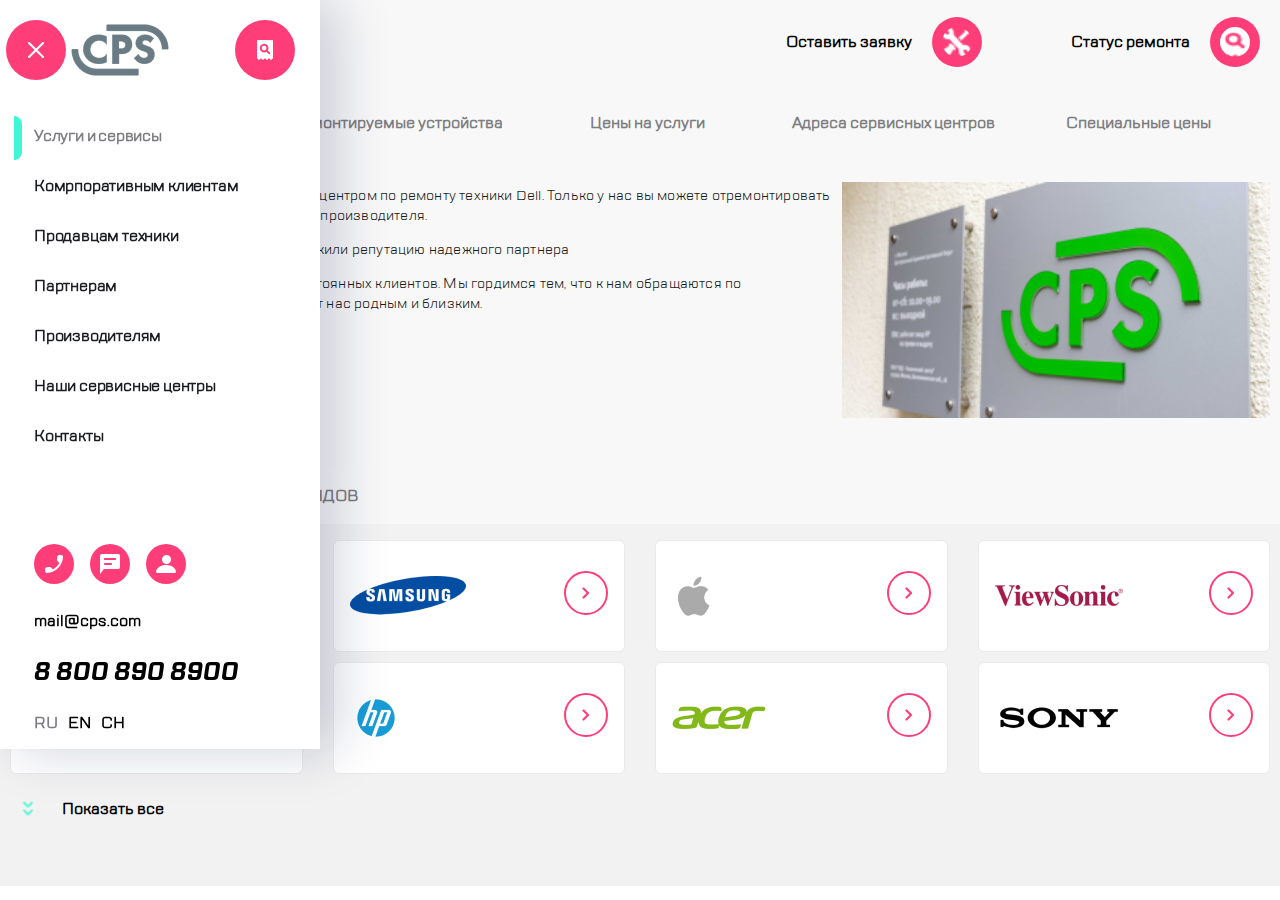
==== main.html @ 8bf1e0f7 "1.6 собрал макет вместе" ====
<!DOCTYPE html>
<html lang="en">
<head>
    <meta charset="UTF-8">
    <meta http-equiv="X-UA-Compatible" content="IE=edge">
    <meta name="viewport" content="width=device-width, initial-scale=1.0">
    <link rel="stylesheet" href="./styles/style2.css">
    <link rel="stylesheet" href="./styles/style3.css">
    <link rel="stylesheet" href="./styles/style.css">
    <title>Document</title>
</head>
<body>
    <header>
        <div class="menu">
            <div class="menu__top">
                <div class="menu__close icon">
                    <img src="./img/x.png" alt="close">
                </div>
                <img class="menu__topLogo" src="./img/logo.png" alt="logotype">
                <div class="menu__top_search icon">
                    <img src="./img/search.png" alt="">
                </div>
            </div>
    
            <div class="menu__main">
                <a class="menu__main_activeLink active" href="#">Услуги и сервисы</a>
                <a href="#">Комрпоративным клиентам</a>
                <a href="#">Продавцам техники</a>
                <a href="#">Партнерам</a>
                <a href="#">Производителям</a>
                <a href="#">Наши сервисные центры</a>
                <a href="#">Контакты</a>
            </div>
    
            <div class="menu__infoBlock">
                <div class="menu__iconsBlock">
                    <div class="menu__oneIcon">
                        <img src="./img/call.png" alt="call">
                    </div>
                    <div class="menu__oneIcon">
                        <img src="./img/message.png" alt="call">
                    </div>
                    <div class="menu__oneIcon">
                        <img src="./img/profile.png" alt="call">
                    </div>
                </div>
                <p class="menu__email">mail@cps.com</p>
                <p class="menu__telephone">8 800 890 8900</p>
                <div class="menu__languageBlock">
                    <span class="menu__langActive">RU</span>
                    <span>EN</span>
                    <span>CH</span>
                </div>
            </div>
        </div>
        <div class="header">
            <div class="header__left">
                <div class="header__menu">
                    <div class="menu__open icon">
                        <img src="./img/burger.png" alt="menu">
                    </div>
                </div>
                <div class="header__logo">
                    <img src="./img/logo.png" alt="logo">
                </div>
            </div>
            <div class="header__right">
                <div class="header__icon icon">
                    <span class="header__active">Оставить заявку</span>
                    <img src="./img/repair.png" alt="repair">
                </div>
                <div class="header__icon icon">
                    <span class="header__active">Статус ремонта</span>
                    <img class="header__search" src="./img/search.png" alt="search">
                </div>
            </div>
        </div>
        <main>
            <div class="main">
                
                <div class="main__top_pc">
                    <h2>Услуги и сервисы</h2>
                    <div class="main__info_icons">
                        <div class="main__icon">
                            <span>Оставить заявку</span>
                            <img src="./img/repair.png" alt="repair">
                        </div>
                        <div class="main__icon">
                            <span>Статус ремонта</span>
                            <img class="header__search" src="./img/search.png" alt="search">
                        </div>
                    </div>
                </div>
                
                <div class="main__slider">
                    <div class="main__slideItem main__slideItem_active">Ремонтируемые бренды</div>
                    <div class="main__slideItem">Ремонтируемые устройства</div>
                    <div class="main__slideItem">Цены на услуги</div>
                    <div class="main__slideItem">Адреса сервисных центров</div>
                    <div class="main__slideItem">Специальные цены</div>
                </div>
                <div class="main__infoBlock">
                    <div class="main__subtitle">
                        <p class="main__p">Мы являемся авторизованным сервисным центром по ремонту техники Dell. Только у нас вы можете отремонтировать свой ноутбук Dell с официальной гарантией производителя.</p>
                        <p class="main__p main__laptop">Мы успешно работаем с 1992 года и заслужили репутацию надежного партнера</p>
                        <p class="main__p main__pc">что подтверждает большое количество постоянных клиентов. Мы гордимся тем, что к нам обращаются по рекомендациям и, в свою очередь, советуют нас родным и близким.</p>
                    </div>
                    
                    <img class="main__img" src="./img/new1.png" alt="">
                    <div class="main__buttonRead">
                        <img src="./img/read.png" alt="">
                        <span class="main__read">Читать далее</span>
                    </div>
                    
                </div>
                <div class="slider">
                    <h2>ремонт техники различных брендов</h2>
                    <div class="slider__wrapper">
                        <div class="swiper-wrapper slider__slides">
                            <div class="slider__oneSlider swiper-slide ">
                                <img src="./img/lenovo.png" alt="lenovo">
                                <a href="#">
                                    <div class="slider__arrow">
                                        <img src="./img/arrowRight.png" alt="">
                                    </div>
                                </a>
                            </div>
                            <div class="slider__oneSlider swiper-slide">
                                <img src="./img/sumsung.png" alt="sumsung">
                                <a href="#">
                                    <div class="slider__arrow">
                                        <img src="./img/arrowRight.png" alt="">
                                    </div>
                                </a>
                            </div>
                            <div class="slider__oneSlider swiper-slide">
                                <img src="./img/apple.png" alt="sumsung">
                                <a href="#">
                                    <div class="slider__arrow">
                                        <img src="./img/arrowRight.png" alt="">
                                    </div>
                                </a>
                            </div>
                            <div class="slider__oneSlider swiper-slide">
                                <img src="./img/ViewSonic.png" alt="sumsung">
                                <a href="#">
                                    <div class="slider__arrow">
                                        <img src="./img/arrowRight.png" alt="">
                                    </div>
                                </a>
                            </div>
                            <div class="slider__oneSlider swiper-slide">
                                <img src="./img/bosh.png" alt="sumsung">
                                <a href="#">
                                    <div class="slider__arrow">
                                        <img src="./img/arrowRight.png" alt="">
                                    </div>
                                </a>
                            </div>
                            <div class="slider__oneSlider swiper-slide">
                                <img src="./img/hp.png" alt="sumsung">
                                <a href="#">
                                    <div class="slider__arrow">
                                        <img src="./img/arrowRight.png" alt="">
                                    </div>
                                </a>
                            </div>
                            <div class="slider__oneSlider swiper-slide">
                                <img src="./img/acer.png" alt="sumsung">
                                <a href="#">
                                    <div class="slider__arrow">
                                        <img src="./img/arrowRight.png" alt="">
                                    </div>
                                </a>
                            </div>
                            <div class="slider__oneSlider swiper-slide">
                                <img src="./img/sony.png" alt="sumsung">
                                <a href="#">
                                    <div class="slider__arrow">
                                        <img src="./img/arrowRight.png" alt="">
                                    </div>
                                </a>
                            </div>
                            <div class="slider__oneSlider swiper-slide">
                                <img src="./img/lenovo.png" alt="sumsung">
                                <a href="#">
                                    <div class="slider__arrow">
                                        <img src="./img/arrowRight.png" alt="">
                                    </div>
                                </a>
                            </div>
                            <div class="slider__oneSlider swiper-slide">
                                <img src="./img/sumsung.png" alt="sumsung">
                                <a href="#">
                                    <div class="slider__arrow">
                                        <img src="./img/arrowRight.png" alt="">
                                    </div>
                                </a>
                            </div>
                            <div class="slider__oneSlider swiper-slide">
                                <img src="./img/apple.png" alt="sumsung">
                                <a href="#">
                                    <div class="slider__arrow">
                                        <img src="./img/arrowRight.png" alt="">
                                    </div>
                                </a>
                            </div>
                            
                        </div>
                        
                        <div class="slider__dots"></div>
                        <div class="slider__button open">
                            <img src="./img/read.png" alt="">
                            <span>Показать все</span>
                        </div>
                        <div class="slider__button close">
                            <img src="./img/read.png" alt="">
                            <span>Скрыть</span>
                        </div>
                    </div>
                    
                </div>
            </div>
            
        </main>
    </header>
    
    <script src="./js/swiper.js"></script>
    <script src="./js/main.js"></script>
</body>
</html>
---- styles/style2.css ----
/* @font-face {
    font-family: 'TT Lakes Medium';
    src: url('../fonts/TTLakes-Medium.woff');
    font-weight: normal;
    font-style: normal;
    font-display: swap;
}
@font-face {
    font-family: 'TT Lakes BoldItalic';
    src: url('../fonts/TTLakes-BoldItalic.woff');
    font-weight: normal;
    font-style: normal;
    font-display: swap;
} */

/* body {
    height: auto;
    margin: 0;
    padding: 0;
    font-family: 'TT Lakes Medium';
} */
/* .menu{
    position: fixed;
    z-index: 1000;
    height: auto;
    width: 320px;
    box-shadow: -2px 0px 4px rgba(69, 79, 126, 0.02), 16px 0px 52px rgba(14, 24, 80, 0.2);
    background-color: #fff;
}
a {
    display: flex;
    text-decoration: none;
    font-size: 16px;
    line-height:24px;
    letter-spacing: -0.2px;
    color: #1B1C21;
    padding: 10px 0 0 34px;
    padding-bottom:16px;
}
a:first-child {
    margin-top: 34px;
}
.menu__main a:hover::before {
    content: "";
    position: absolute;
    width: 4px;
    height: 40px;
    border: 2px solid #e02424;
    margin-left: -20px;
    margin-top: -8px;
    background-color: #e02424;
    border-radius: 0 10px 10px 0;
    -webkit-border-radius: 0 10px 10px 0;
    -moz-border-radius: 0 10px 10px 0;
    -ms-border-radius: 0 10px 10px 0;
    -o-border-radius: 0 10px 10px 0;
}
.menu__main_activeLink::before {
    content: "";
    position: absolute;
    width: 4px;
    height: 40px;
    border: 2px solid #41F6D7;
    margin-left: -20px;
    margin-top: -8px;
    background-color: #41F6D7;
    border-radius: 0 10px 10px 0;
    -webkit-border-radius: 0 10px 10px 0;
    -moz-border-radius: 0 10px 10px 0;
    -ms-border-radius: 0 10px 10px 0;
    -o-border-radius: 0 10px 10px 0;
}
.active {
    color: #7E7E82;
}

.menu__top {
    display: flex;
    justify-content: space-between;
    align-items: center;
    padding-top: 20px;
}
.icon {
    display: flex;
    justify-content: center;
    align-items: center;
    width: 40px;
    height: 40px;
    cursor: pointer;
    background-color: #FF3E79;
    margin: 0 auto;
    transition: .6s;
    border-radius: 50%;
    -webkit-border-radius: 50%;
    -moz-border-radius: 50%;
    -ms-border-radius: 50%;
    -o-border-radius: 50%;
}
.icon:hover {
    background-color: #2b0611;
    transition: .6s;
    -webkit-transition: .6s;
    -moz-transition: .6s;
    -ms-transition: .6s;
    -o-transition: .6s;
}

.menu__main {
    display: flex;
    flex-direction: column;
}
.menu__close {
    position:relative;
    left: -20px;
}
.menu__topLogo {
    position:relative;
    left: -40px;
}
.menu__oneIcon {
    display: flex;
    justify-content: center;
    align-items: center;
    border-radius: 50%;
    width: 40px;
    height: 40px;
    margin-right: 16px;
    transition: .6s;
    cursor: pointer;
    background-color: #FF3E79;
    -webkit-border-radius: 50%;
    -moz-border-radius: 50%;
    -ms-border-radius: 50%;
    -o-border-radius: 50%;
    -webkit-transition: .6s;
    -moz-transition: .6s;
    -ms-transition: .6s;
    -o-transition: .6s;
}
.menu__oneIcon:hover {
    background-color: #2b0611;
    transition: .6s;
    -webkit-transition: .6s;
    -moz-transition: .6s;
    -ms-transition: .6s;
    -o-transition: .6s;
}
.menu__infoBlock {
    margin-left: 34px;
}
.menu__email {
    padding-top: 10px;
}

.menu__iconsBlock {
    display: flex;
    margin-top: 80px;
}
.menu__telephone {
    font-family: 'TT Lakes BoldItalic';
    font-size: 24px;
}
.menu__languageBlock {
    cursor: pointer;
    margin-bottom: 15px;
}
.menu__languageBlock span:nth-child(2), .menu__languageBlock span:nth-child(3) {
    margin-left: 7px;
}
.menu__langActive {
    color: #7E7E82;
}
.menu__languageBlock span:hover {
    color: #7E7E82;
} */
---- styles/style3.css ----
/* @font-face {
    font-family: 'TT Lakes Medium';
    src: url('../fonts/TTLakes-Medium.woff');
    font-weight: normal;
    font-style: normal;
    font-display: swap;
}


@font-face {
    font-family: 'TT Lakes Regular';
    src: url('../fonts/TTLakes-Regular.woff');
    font-weight: normal;
    font-style: normal;
    font-display: swap;
}

body {
    display: flex;
    justify-content: center;
    margin: 0;
    padding: 0;
    width: 100%;
    font-family: 'TT Lakes Regular';
    box-sizing: border-box;
    background-color: #F2F2F2;
} */

/* .slider h2 {
    font-family: 'TT Lakes Regular';
    font-size: 16px;
    line-height: 24px;
    text-transform: uppercase;
    color: #7E7E82;
    background: linear-gradient(270deg, #F8F8F8 0%, #FFFFFF 98.61%);
    margin: 0;
    padding: 16px;
}

.slider {
    min-width: 320px;
}

.slider__arrow {
    display: flex;
    justify-content: center;
    align-items: center;
    width: 40px;
    height: 40px;
    border: 2px solid #FF3E79;
    transition-duration: .5s;
    border-radius: 50%;
    -webkit-border-radius: 50%;
    -moz-border-radius: 50%;
    -ms-border-radius: 50%;
    -o-border-radius: 50%;
}
.slider__arrow:hover {
    background-color: rgb(220, 217, 217);
    transition-duration: .5s;
    transition-timing-function: ease-in-out;
    transform: rotate(360deg) scale(1.2);
    -webkit-transform: rotate(360deg) scale(1.2);
    -moz-transform: rotate(360deg) scale(1.2);
    -ms-transform: rotate(360deg) scale(1.2);
    -o-transform: rotate(360deg) scale(1.2);
}

.slider__wrapper {
    display: flex;
    flex-direction: column;
    overflow: hidden;
    padding: 16px 0 66px;
    background-color: #F2F2F2;
}

.slider__oneSlider {
    display: flex;
    flex-basis: 240px;
    justify-content: space-between;
    align-items: center;
    min-width: 240px;
    height: auto;
    padding: 20px 0 20px 16px;
    margin: 16px 8px;
    background-color: #fff;
    border: 1px solid #EAEAEA;
    cursor: pointer;
    border-radius: 6px;
    -webkit-border-radius: 6px;
    -moz-border-radius: 6px;
    -ms-border-radius: 6px;
    -o-border-radius: 6px;
}

.slider__slides {
    display: flex;
}

.slider__oneSlider a {
    padding-right: 16px;
}


.slider__dots {
    display: flex;
    justify-content: center;
    width: 320px;
    margin-left: 50%;
    transform: translateX(-50%);
    -webkit-transform: translateX(-50%);
    -moz-transform: translateX(-50%);
    -ms-transform: translateX(-50%);
    -o-transform: translateX(-50%);
}

.slider__dot {
    width: 12px;
    height: 12px;
    margin: 0 0 0 12px;
    cursor: pointer;
    border-radius: 50%;
    background-color: #DDDDDD;
    -webkit-border-radius: 50%;
    -moz-border-radius: 50%;
    -ms-border-radius: 50%;
    -o-border-radius: 50%;
}

.activeDot {
    background-color: #DDDDDD;
}

.slider__dot:hover {
    background-color: #B5B6BC;
}
.open, .close {
    display: flex;
    align-items: center;
    margin: 24px 0 0 24px;
    width: auto;
}

.open span, .close span {
    margin-left: 30px;
}
.slider__button {
    display: none;
    cursor: pointer;
}
.slider__button img {
    transform: scale(1.3);
    -webkit-transform: scale(1.3);
    -moz-transform: scale(1.3);
    -ms-transform: scale(1.3);
    -o-transform: scale(1.3);
}
.swiper-pagination-bullet-active {
    background-color: #B5B6BC;
} */

@media(min-width: 768px) {
    /* .slider__wrapper {
        overflow: hidden;
    }

    .slider {
        min-width: 100%;
    }

    .slider__slides {
        display: grid;
        margin: 0 10px;
        gap: 10px;
        grid-template-columns: 1fr 1fr 1fr;
        grid-template-rows: 1fr 1fr;
    }

    .slider__oneSlider {
        min-width: 224px;
        margin: 0 10px;
    }
    
    .swiper-slide {
        width: auto;
        height: auto;
    }
    .slider__slides {
        margin: 0 0;
    }

    .slide__slide_hidden {
        display: none;
    }

    .slider__dots {
        display: none;
    }
    

    .open {
        display: flex;
    }
    .slider__oneSlider:nth-child(n+7){
        display: none;
    } */

}

@media(min-width: 1120px) {
    .slider__slides {
        display: grid;
        margin: 0 10px;
        gap: 10px;
        grid-template-columns: 1fr 1fr 1fr 1fr;
        grid-template-rows: 1fr 1fr;
    }
    .slider__oneSlider:nth-child(n+7){
        display: flex;
    }
    .slider__oneSlider:nth-child(n+9){
        display: none;
    }
    .slider__slides {
        margin: 0 0;
    }
}
---- styles/style.css ----
@font-face {
    font-family: 'TT Lakes Regular';
    src: url('../fonts/TTLakes-Regular.woff');
    font-weight: normal;
    font-style: normal;
    font-display: swap;
}

@font-face {
    font-family: 'TT Lakes Bold';
    src: url('../fonts/TTLakes-Bold.woff');
    font-weight: normal;
    font-style: normal;
    font-display: swap;
}
@font-face {
    font-family: 'TT Lakes Medium';
    src: url('../fonts/TTLakes-Medium.woff');
    font-weight: normal;
    font-style: normal;
    font-display: swap;
}
@font-face {
    font-family: 'TT Lakes Regular';
    src: url('../fonts/TTLakes-Regular.woff');
    font-weight: normal;
    font-style: normal;
    font-display: swap;
}
@font-face {
    font-family: 'TT Lakes Medium';
    src: url('../fonts/TTLakes-Medium.woff');
    font-weight: normal;
    font-style: normal;
    font-display: swap;
}
@font-face {
    font-family: 'TT Lakes BoldItalic';
    src: url('../fonts/TTLakes-BoldItalic.woff');
    font-weight: normal;
    font-style: normal;
    font-display: swap;
}

body {
    width: 100%;
    margin: 0 auto;
    padding: 0;
    font-family: 'TT Lakes Regular';
    font-weight: 900;
    box-sizing: border-box;
}

h2 {
    display: inline-block;
    padding-left: 20px;
    font-size: 28px;
    font-family: 'TT Lakes Bold';
}

h2::before {
    content: "";
    position: absolute;
    width: 4px;
    height: 40px;
    border: 2px solid #41F6D7;
    margin-left: -20px;
    margin-top: -4px;
    background-color: #41F6D7;
    border-radius: 0 10px 10px 0;
    -webkit-border-radius: 0 10px 10px 0;
    -moz-border-radius: 0 10px 10px 0;
    -ms-border-radius: 0 10px 10px 0;
    -o-border-radius: 0 10px 10px 0;
}

.header__left {
    display: flex;
    justify-content: space-between;
    flex-grow: .1;
    align-items: center;
}

.header {
    display: flex;
    justify-content: space-between;
    align-items: center;
    padding: 20px 5px;
}

.header__logo {
    margin-left: 10px;
    cursor: pointer;
}

.header__right {
    display: flex;
    justify-content: flex-end;
    flex-grow: .2;
}

.header__right :nth-child(1) {
    margin-right: 10px;
}

.header__active {
    display: none;
}

.main {
    background-color: #F8F8F8;
}

.icon {
    display: flex;
    justify-content: center;
    align-items: center;
    width: 30px;
    height: 30px;
    padding: 10px;
    border-radius: 50%;
    background-color: #FF3E79;
    -webkit-border-radius: 50%;
    -moz-border-radius: 50%;
    -ms-border-radius: 50%;
    -o-border-radius: 50%;
}

.menu__open img {
    margin: 0 auto;
}

.main__subtitle {
    order: -1;
    padding: 10px 10px 0 20px;
    font-size: 14px;
    line-height: 18px;
    letter-spacing: 0.2px;
    color: #1B1C21;
    font-weight: 500;
}

.main__slider {
    display: flex;
    justify-content: flex-start;
    overflow: auto;
    padding: 20px 10px;
}

.main__slideItem {
    min-width: 250px;
    justify-content: center;
    text-align: center;
    box-sizing: border-box;
    border: 3px solid transparent;
    cursor: pointer;
    color: #7E7E82;
    transition: .3s;
    padding: 5px;
    font-size: 16px;
    margin-left: 5px;
    border-radius: 6px;
    -webkit-border-radius: 6px;
    -moz-border-radius: 6px;
    -ms-border-radius: 6px;
    -o-border-radius: 6px;
}

.main__slideItem:hover {
    transition: .3s;
    border: 3px solid #B8FFEC;
    background-color: #fff;
    -webkit-transition: .3s;
    -moz-transition: .3s;
    -ms-transition: .3s;
    -o-transition: .3s;
}

.main__slideItem_active {
    border: 3px solid #B8FFEC;
    background-color: #fff;
}

.main__infoBlock {
    display: flex;
    flex-direction: column;
    justify-content: space-between;
    padding-bottom: 50px;
}

.main__laptop {
    display: none;
}

.main__pc {
    display: none;
}

.main__p {
    font-size: 14px;
    line-height: 20px;
    letter-spacing: 0.2px;
    color: #1B1C21;
}

.main__buttonRead {
    order: -1;
    margin: 15px 0 15px 10px;
    cursor: pointer;
}

.main__read {
    margin-left: 20px;
    font-weight: 900;
    font-family: 'TT Lakes Regular';
}

.main__img {
    margin-top: 20px;
    width: 100%;
}

.main__info_icons {
    display: none;
}

/* slider */
.slider h2 {
    font-family: 'TT Lakes Regular';
    font-size: 16px;
    line-height: 24px;
    text-transform: uppercase;
    color: #7E7E82;
    background: linear-gradient(270deg, #F8F8F8 0%, #FFFFFF 98.61%);
    margin: 0;
    padding: 16px;
}

.slider {
    min-width: 320px;
}

.slider__arrow {
    display: flex;
    justify-content: center;
    align-items: center;
    width: 40px;
    height: 40px;
    border: 2px solid #FF3E79;
    transition-duration: .5s;
    border-radius: 50%;
    -webkit-border-radius: 50%;
    -moz-border-radius: 50%;
    -ms-border-radius: 50%;
    -o-border-radius: 50%;
}
.slider__arrow:hover {
    background-color: rgb(220, 217, 217);
    transition-duration: .5s;
    transition-timing-function: ease-in-out;
    transform: rotate(360deg) scale(1.2);
    -webkit-transform: rotate(360deg) scale(1.2);
    -moz-transform: rotate(360deg) scale(1.2);
    -ms-transform: rotate(360deg) scale(1.2);
    -o-transform: rotate(360deg) scale(1.2);
}

.slider__wrapper {
    display: flex;
    flex-direction: column;
    overflow: hidden;
    padding: 16px 0 66px;
    background-color: #F2F2F2;
}

.slider__oneSlider {
    display: flex;
    flex-basis: 240px;
    justify-content: space-between;
    align-items: center;
    min-width: 240px;
    height: auto;
    padding: 20px 0 20px 16px;
    margin: 16px 8px;
    background-color: #fff;
    border: 1px solid #EAEAEA;
    cursor: pointer;
    border-radius: 6px;
    -webkit-border-radius: 6px;
    -moz-border-radius: 6px;
    -ms-border-radius: 6px;
    -o-border-radius: 6px;
}

.slider__slides {
    display: flex;
}

.slider__oneSlider a {
    padding-right: 16px;
}


.slider__dots {
    display: flex;
    justify-content: center;
    width: 320px;
    margin-left: 50%;
    transform: translateX(-50%);
    -webkit-transform: translateX(-50%);
    -moz-transform: translateX(-50%);
    -ms-transform: translateX(-50%);
    -o-transform: translateX(-50%);
}

.slider__dot {
    width: 12px;
    height: 12px;
    margin: 0 0 0 12px;
    cursor: pointer;
    border-radius: 50%;
    background-color: #DDDDDD;
    -webkit-border-radius: 50%;
    -moz-border-radius: 50%;
    -ms-border-radius: 50%;
    -o-border-radius: 50%;
}

.activeDot {
    background-color: #DDDDDD;
}

.slider__dot:hover {
    background-color: #B5B6BC;
}
.open, .close {
    display: flex;
    align-items: center;
    margin: 24px 0 0 24px;
    width: auto;
}

.open span, .close span {
    margin-left: 30px;
}
.slider__button {
    display: none;
    cursor: pointer;
}
.slider__button img {
    transform: scale(1.3);
    -webkit-transform: scale(1.3);
    -moz-transform: scale(1.3);
    -ms-transform: scale(1.3);
    -o-transform: scale(1.3);
}
.swiper-pagination-bullet-active {
    background-color: #B5B6BC;
}
/* end slider */
/* start menu */
.menu{
    position: fixed;
    z-index: 1000;
    height: auto;
    width: 320px;
    box-shadow: -2px 0px 4px rgba(69, 79, 126, 0.02), 16px 0px 52px rgba(14, 24, 80, 0.2);
    background-color: #fff;
}
a {
    display: flex;
    text-decoration: none;
    font-size: 16px;
    line-height:24px;
    letter-spacing: -0.2px;
    color: #1B1C21;
    padding: 10px 0 0 34px;
    padding-bottom:16px;
}
a:first-child {
    margin-top: 34px;
}
.menu__main a:hover::before {
    content: "";
    position: absolute;
    width: 4px;
    height: 40px;
    border: 2px solid #e02424;
    margin-left: -20px;
    margin-top: -8px;
    background-color: #e02424;
    border-radius: 0 10px 10px 0;
    -webkit-border-radius: 0 10px 10px 0;
    -moz-border-radius: 0 10px 10px 0;
    -ms-border-radius: 0 10px 10px 0;
    -o-border-radius: 0 10px 10px 0;
}
.menu__main_activeLink::before {
    content: "";
    position: absolute;
    width: 4px;
    height: 40px;
    border: 2px solid #41F6D7;
    margin-left: -20px;
    margin-top: -8px;
    background-color: #41F6D7;
    border-radius: 0 10px 10px 0;
    -webkit-border-radius: 0 10px 10px 0;
    -moz-border-radius: 0 10px 10px 0;
    -ms-border-radius: 0 10px 10px 0;
    -o-border-radius: 0 10px 10px 0;
}
.active {
    color: #7E7E82;
}

.menu__top {
    display: flex;
    justify-content: space-between;
    align-items: center;
    padding-top: 20px;
}
.icon {
    display: flex;
    justify-content: center;
    align-items: center;
    width: 40px;
    height: 40px;
    cursor: pointer;
    background-color: #FF3E79;
    margin: 0 auto;
    transition: .6s;
    border-radius: 50%;
    -webkit-border-radius: 50%;
    -moz-border-radius: 50%;
    -ms-border-radius: 50%;
    -o-border-radius: 50%;
}
.icon:hover {
    background-color: #2b0611;
    transition: .6s;
    -webkit-transition: .6s;
    -moz-transition: .6s;
    -ms-transition: .6s;
    -o-transition: .6s;
}

.menu__main {
    display: flex;
    flex-direction: column;
}
.menu__close {
    position:relative;
    left: -20px;
}
.menu__topLogo {
    position:relative;
    left: -40px;
}
.menu__oneIcon {
    display: flex;
    justify-content: center;
    align-items: center;
    border-radius: 50%;
    width: 40px;
    height: 40px;
    margin-right: 16px;
    transition: .6s;
    cursor: pointer;
    background-color: #FF3E79;
    -webkit-border-radius: 50%;
    -moz-border-radius: 50%;
    -ms-border-radius: 50%;
    -o-border-radius: 50%;
    -webkit-transition: .6s;
    -moz-transition: .6s;
    -ms-transition: .6s;
    -o-transition: .6s;
}
.menu__oneIcon:hover {
    background-color: #2b0611;
    transition: .6s;
    -webkit-transition: .6s;
    -moz-transition: .6s;
    -ms-transition: .6s;
    -o-transition: .6s;
}
.menu__infoBlock {
    margin-left: 34px;
}
.menu__email {
    padding-top: 10px;
}

.menu__iconsBlock {
    display: flex;
    margin-top: 80px;
}
.menu__telephone {
    font-family: 'TT Lakes BoldItalic';
    font-size: 24px;
}
.menu__languageBlock {
    cursor: pointer;
    margin-bottom: 15px;
}
.menu__languageBlock span:nth-child(2), .menu__languageBlock span:nth-child(3) {
    margin-left: 7px;
}
.menu__langActive {
    color: #7E7E82;
}
.menu__languageBlock span:hover {
    color: #7E7E82;
}
/* end menu */

@media(min-width:768px) {
    body {
        min-width: 768px;
    }

    .main__infoBlock {
        flex-direction: row;
        align-items: flex-start;
        flex-wrap: wrap;
    }

    .main__subtitle {
        align-self: flex-start;
        flex-grow: 1;
        width: 60%;
        font-size: 16px;
    }

    .main__laptop {
        display: block;
    }

    .main__img {
        align-self: flex-end;
        flex-grow: 1;
        width: 30%;
        padding-right: 10px;
    }

    .main__buttonRead {
        order: 1;
        margin: -2% 0 0 30px;
    }

    .main__slider {
        justify-content: flex-start;
    }

    .main__slideItem {
        min-width: 240px;
    }
    /* slider */
    .slider__wrapper {
        overflow: hidden;
    }

    .slider {
        min-width: 100%;
    }

    .slider__slides {
        display: grid;
        margin: 0 10px;
        gap: 10px;
        grid-template-columns: 1fr 1fr 1fr;
        grid-template-rows: 1fr 1fr;
    }

    .slider__oneSlider {
        min-width: 224px;
        margin: 0 10px;
    }
    
    .swiper-slide {
        width: auto;
        height: auto;
    }
    .slider__slides {
        margin: 0 0;
    }

    .slide__slide_hidden {
        display: none;
    }

    .slider__dots {
        display: none;
    }
    

    .open {
        display: flex;
    }
    .slider__oneSlider:nth-child(n+7){
        display: none;
    }
    /* endslider */
}

@media(min-width:1120px) {
    body {
        min-width: 1120px;
    }

    .header {
        display: none;
    }

    .header__right {
        justify-content: space-between;
    }

    .icon {
        display: flex;
        justify-content: center;
    }

    .header__active {
        display: block;
        position: absolute;
        margin-left: -190px;
        font-size: 16px;
        line-height: 24px;
        letter-spacing: -0.2px;
        color: #1B1C21;
        font-weight: 900;
    }

    .main__pc {
        display: block;
    }

    .main__slider {
        justify-content: space-evenly;
        overflow: hidden;
    }

    .main__slideItem {
        min-width: 200px;
    }

    .main__img {
        align-self: flex-end;
        flex-grow: 1;
        width: 30%;
    }

    .main__buttonRead {
        order: 1;
        margin: -4% 0 0 30px;
    }

    .main__top_pc {
        display: flex;
        justify-content: space-between;
        align-items: center;
    }

    .main__info_icons {
        width: 37%;
        display: flex;
        justify-content: space-between;
        align-items: center;
        margin-right: 20px;
    }

    .main__icon {
        display: flex;
        justify-content: flex-end;
        align-items: center;
    }

    .main__icon img {
        background-color: #FF3E79;
        width: 30px;
        height: 30px;
        padding: 10px;
        margin-left: 20px;
        border-radius: 50%;
        -webkit-border-radius: 50%;
        -moz-border-radius: 50%;
        -ms-border-radius: 50%;
        -o-border-radius: 50%;
    }
    /* slider */
    .slider__slides {
        display: grid;
        margin: 0 10px;
        gap: 10px;
        grid-template-columns: 1fr 1fr 1fr 1fr;
        grid-template-rows: 1fr 1fr;
    }
    .slider__oneSlider:nth-child(n+7){
        display: flex;
    }
    .slider__oneSlider:nth-child(n+9){
        display: none;
    }
    .slider__slides {
        margin: 0 0;
    }
    /* endslider */

}
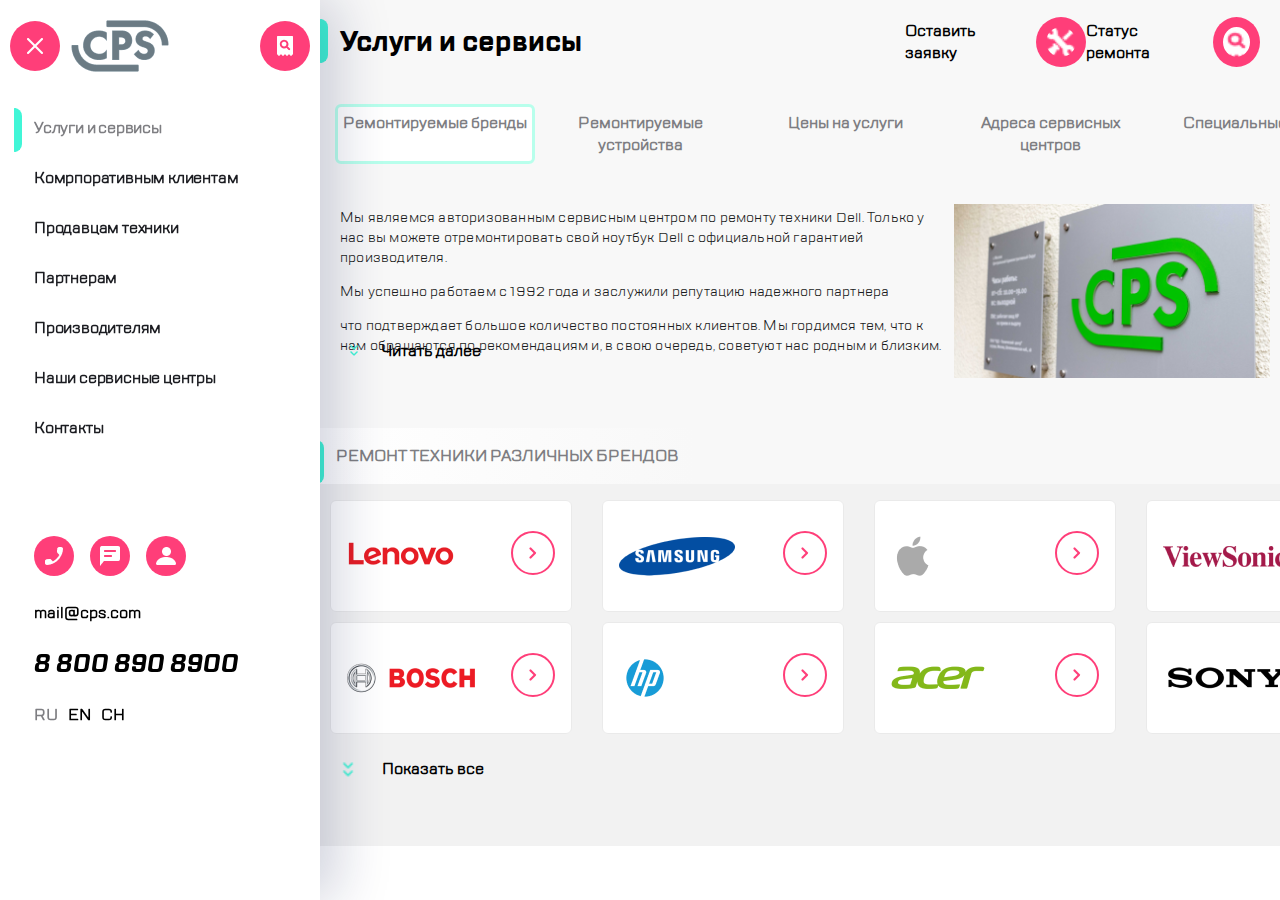
==== commit 326546d1: "close and open menu" ====
--- a/main.html
+++ b/main.html
@@ -4,55 +4,55 @@
     <meta charset="UTF-8">
     <meta http-equiv="X-UA-Compatible" content="IE=edge">
     <meta name="viewport" content="width=device-width, initial-scale=1.0">
-    <link rel="stylesheet" href="./styles/style2.css">
-    <link rel="stylesheet" href="./styles/style3.css">
+    <link rel="stylesheet" href="./styles/swiper-bundle.css">
     <link rel="stylesheet" href="./styles/style.css">
     <title>Document</title>
 </head>
 <body>
+    <div class="menu">
+        <div class="menu__top">
+            <div class="menu__close icon">
+                <img src="./img/x.png" alt="close">
+            </div>
+            <img class="menu__topLogo" src="./img/logo.png" alt="logotype">
+            <div class="menu__top_search icon">
+                <img src="./img/search.png" alt="">
+            </div>
+        </div>
+
+        <div class="menu__main">
+            <a class="menu__main_activeLink active" href="#">Услуги и сервисы</a>
+            <a href="#">Комрпоративным клиентам</a>
+            <a href="#">Продавцам техники</a>
+            <a href="#">Партнерам</a>
+            <a href="#">Производителям</a>
+            <a href="#">Наши сервисные центры</a>
+            <a href="#">Контакты</a>
+        </div>
+
+        <div class="menu__infoBlock">
+            <div class="menu__iconsBlock">
+                <div class="menu__oneIcon">
+                    <img src="./img/call.png" alt="call">
+                </div>
+                <div class="menu__oneIcon">
+                    <img src="./img/message.png" alt="call">
+                </div>
+                <div class="menu__oneIcon">
+                    <img src="./img/profile.png" alt="call">
+                </div>
+            </div>
+            <p class="menu__email">mail@cps.com</p>
+            <p class="menu__telephone">8 800 890 8900</p>
+            <div class="menu__languageBlock">
+                <span class="menu__langActive">RU</span>
+                <span>EN</span>
+                <span>CH</span>
+            </div>
+        </div>
+    </div>
     <header>
-        <div class="menu">
-            <div class="menu__top">
-                <div class="menu__close icon">
-                    <img src="./img/x.png" alt="close">
-                </div>
-                <img class="menu__topLogo" src="./img/logo.png" alt="logotype">
-                <div class="menu__top_search icon">
-                    <img src="./img/search.png" alt="">
-                </div>
-            </div>
-    
-            <div class="menu__main">
-                <a class="menu__main_activeLink active" href="#">Услуги и сервисы</a>
-                <a href="#">Комрпоративным клиентам</a>
-                <a href="#">Продавцам техники</a>
-                <a href="#">Партнерам</a>
-                <a href="#">Производителям</a>
-                <a href="#">Наши сервисные центры</a>
-                <a href="#">Контакты</a>
-            </div>
-    
-            <div class="menu__infoBlock">
-                <div class="menu__iconsBlock">
-                    <div class="menu__oneIcon">
-                        <img src="./img/call.png" alt="call">
-                    </div>
-                    <div class="menu__oneIcon">
-                        <img src="./img/message.png" alt="call">
-                    </div>
-                    <div class="menu__oneIcon">
-                        <img src="./img/profile.png" alt="call">
-                    </div>
-                </div>
-                <p class="menu__email">mail@cps.com</p>
-                <p class="menu__telephone">8 800 890 8900</p>
-                <div class="menu__languageBlock">
-                    <span class="menu__langActive">RU</span>
-                    <span>EN</span>
-                    <span>CH</span>
-                </div>
-            </div>
-        </div>
+        
         <div class="header">
             <div class="header__left">
                 <div class="header__menu">
@@ -75,155 +75,156 @@
                 </div>
             </div>
         </div>
-        <main>
-            <div class="main">
+        
+    </header>
+    <main>
+        <div class="main">
+            
+            <div class="main__top_pc">
+                <h2>Услуги и сервисы</h2>
+                <div class="main__info_icons">
+                    <div class="main__icon">
+                        <span>Оставить заявку</span>
+                        <img src="./img/repair.png" alt="repair">
+                    </div>
+                    <div class="main__icon">
+                        <span>Статус ремонта</span>
+                        <img class="header__search" src="./img/search.png" alt="search">
+                    </div>
+                </div>
+            </div>
+            
+            <div class="main__slider">
+                <div class="main__slideItem main__slideItem_active">Ремонтируемые бренды</div>
+                <div class="main__slideItem">Ремонтируемые устройства</div>
+                <div class="main__slideItem">Цены на услуги</div>
+                <div class="main__slideItem">Адреса сервисных центров</div>
+                <div class="main__slideItem">Специальные цены</div>
+            </div>
+            <div class="main__infoBlock">
+                <div class="main__subtitle">
+                    <p class="main__p">Мы являемся авторизованным сервисным центром по ремонту техники Dell. Только у нас вы можете отремонтировать свой ноутбук Dell с официальной гарантией производителя.</p>
+                    <p class="main__p main__laptop">Мы успешно работаем с 1992 года и заслужили репутацию надежного партнера</p>
+                    <p class="main__p main__pc">что подтверждает большое количество постоянных клиентов. Мы гордимся тем, что к нам обращаются по рекомендациям и, в свою очередь, советуют нас родным и близким.</p>
+                </div>
                 
-                <div class="main__top_pc">
-                    <h2>Услуги и сервисы</h2>
-                    <div class="main__info_icons">
-                        <div class="main__icon">
-                            <span>Оставить заявку</span>
-                            <img src="./img/repair.png" alt="repair">
-                        </div>
-                        <div class="main__icon">
-                            <span>Статус ремонта</span>
-                            <img class="header__search" src="./img/search.png" alt="search">
-                        </div>
-                    </div>
+                <img class="main__img" src="./img/new1.png" alt="">
+                <div class="main__buttonRead">
+                    <img src="./img/read.png" alt="">
+                    <span class="main__read">Читать далее</span>
                 </div>
                 
-                <div class="main__slider">
-                    <div class="main__slideItem main__slideItem_active">Ремонтируемые бренды</div>
-                    <div class="main__slideItem">Ремонтируемые устройства</div>
-                    <div class="main__slideItem">Цены на услуги</div>
-                    <div class="main__slideItem">Адреса сервисных центров</div>
-                    <div class="main__slideItem">Специальные цены</div>
-                </div>
-                <div class="main__infoBlock">
-                    <div class="main__subtitle">
-                        <p class="main__p">Мы являемся авторизованным сервисным центром по ремонту техники Dell. Только у нас вы можете отремонтировать свой ноутбук Dell с официальной гарантией производителя.</p>
-                        <p class="main__p main__laptop">Мы успешно работаем с 1992 года и заслужили репутацию надежного партнера</p>
-                        <p class="main__p main__pc">что подтверждает большое количество постоянных клиентов. Мы гордимся тем, что к нам обращаются по рекомендациям и, в свою очередь, советуют нас родным и близким.</p>
+            </div>
+            <div class="slider">
+                <h2>ремонт техники различных брендов</h2>
+                <div class="slider__wrapper">
+                    <div class="swiper-wrapper slider__slides">
+                        <div class="slider__oneSlider swiper-slide ">
+                            <img src="./img/lenovo.png" alt="lenovo">
+                            <a href="#">
+                                <div class="slider__arrow">
+                                    <img src="./img/arrowRight.png" alt="">
+                                </div>
+                            </a>
+                        </div>
+                        <div class="slider__oneSlider swiper-slide">
+                            <img src="./img/sumsung.png" alt="sumsung">
+                            <a href="#">
+                                <div class="slider__arrow">
+                                    <img src="./img/arrowRight.png" alt="">
+                                </div>
+                            </a>
+                        </div>
+                        <div class="slider__oneSlider swiper-slide">
+                            <img src="./img/apple.png" alt="sumsung">
+                            <a href="#">
+                                <div class="slider__arrow">
+                                    <img src="./img/arrowRight.png" alt="">
+                                </div>
+                            </a>
+                        </div>
+                        <div class="slider__oneSlider swiper-slide">
+                            <img src="./img/ViewSonic.png" alt="sumsung">
+                            <a href="#">
+                                <div class="slider__arrow">
+                                    <img src="./img/arrowRight.png" alt="">
+                                </div>
+                            </a>
+                        </div>
+                        <div class="slider__oneSlider swiper-slide">
+                            <img src="./img/bosh.png" alt="sumsung">
+                            <a href="#">
+                                <div class="slider__arrow">
+                                    <img src="./img/arrowRight.png" alt="">
+                                </div>
+                            </a>
+                        </div>
+                        <div class="slider__oneSlider swiper-slide">
+                            <img src="./img/hp.png" alt="sumsung">
+                            <a href="#">
+                                <div class="slider__arrow">
+                                    <img src="./img/arrowRight.png" alt="">
+                                </div>
+                            </a>
+                        </div>
+                        <div class="slider__oneSlider swiper-slide">
+                            <img src="./img/acer.png" alt="sumsung">
+                            <a href="#">
+                                <div class="slider__arrow">
+                                    <img src="./img/arrowRight.png" alt="">
+                                </div>
+                            </a>
+                        </div>
+                        <div class="slider__oneSlider swiper-slide">
+                            <img src="./img/sony.png" alt="sumsung">
+                            <a href="#">
+                                <div class="slider__arrow">
+                                    <img src="./img/arrowRight.png" alt="">
+                                </div>
+                            </a>
+                        </div>
+                        <div class="slider__oneSlider swiper-slide">
+                            <img src="./img/lenovo.png" alt="sumsung">
+                            <a href="#">
+                                <div class="slider__arrow">
+                                    <img src="./img/arrowRight.png" alt="">
+                                </div>
+                            </a>
+                        </div>
+                        <div class="slider__oneSlider swiper-slide">
+                            <img src="./img/sumsung.png" alt="sumsung">
+                            <a href="#">
+                                <div class="slider__arrow">
+                                    <img src="./img/arrowRight.png" alt="">
+                                </div>
+                            </a>
+                        </div>
+                        <div class="slider__oneSlider swiper-slide">
+                            <img src="./img/apple.png" alt="sumsung">
+                            <a href="#">
+                                <div class="slider__arrow">
+                                    <img src="./img/arrowRight.png" alt="">
+                                </div>
+                            </a>
+                        </div>
+                        
                     </div>
                     
-                    <img class="main__img" src="./img/new1.png" alt="">
-                    <div class="main__buttonRead">
+                    <div class="slider__dots"></div>
+                    <div class="slider__button open">
                         <img src="./img/read.png" alt="">
-                        <span class="main__read">Читать далее</span>
-                    </div>
-                    
-                </div>
-                <div class="slider">
-                    <h2>ремонт техники различных брендов</h2>
-                    <div class="slider__wrapper">
-                        <div class="swiper-wrapper slider__slides">
-                            <div class="slider__oneSlider swiper-slide ">
-                                <img src="./img/lenovo.png" alt="lenovo">
-                                <a href="#">
-                                    <div class="slider__arrow">
-                                        <img src="./img/arrowRight.png" alt="">
-                                    </div>
-                                </a>
-                            </div>
-                            <div class="slider__oneSlider swiper-slide">
-                                <img src="./img/sumsung.png" alt="sumsung">
-                                <a href="#">
-                                    <div class="slider__arrow">
-                                        <img src="./img/arrowRight.png" alt="">
-                                    </div>
-                                </a>
-                            </div>
-                            <div class="slider__oneSlider swiper-slide">
-                                <img src="./img/apple.png" alt="sumsung">
-                                <a href="#">
-                                    <div class="slider__arrow">
-                                        <img src="./img/arrowRight.png" alt="">
-                                    </div>
-                                </a>
-                            </div>
-                            <div class="slider__oneSlider swiper-slide">
-                                <img src="./img/ViewSonic.png" alt="sumsung">
-                                <a href="#">
-                                    <div class="slider__arrow">
-                                        <img src="./img/arrowRight.png" alt="">
-                                    </div>
-                                </a>
-                            </div>
-                            <div class="slider__oneSlider swiper-slide">
-                                <img src="./img/bosh.png" alt="sumsung">
-                                <a href="#">
-                                    <div class="slider__arrow">
-                                        <img src="./img/arrowRight.png" alt="">
-                                    </div>
-                                </a>
-                            </div>
-                            <div class="slider__oneSlider swiper-slide">
-                                <img src="./img/hp.png" alt="sumsung">
-                                <a href="#">
-                                    <div class="slider__arrow">
-                                        <img src="./img/arrowRight.png" alt="">
-                                    </div>
-                                </a>
-                            </div>
-                            <div class="slider__oneSlider swiper-slide">
-                                <img src="./img/acer.png" alt="sumsung">
-                                <a href="#">
-                                    <div class="slider__arrow">
-                                        <img src="./img/arrowRight.png" alt="">
-                                    </div>
-                                </a>
-                            </div>
-                            <div class="slider__oneSlider swiper-slide">
-                                <img src="./img/sony.png" alt="sumsung">
-                                <a href="#">
-                                    <div class="slider__arrow">
-                                        <img src="./img/arrowRight.png" alt="">
-                                    </div>
-                                </a>
-                            </div>
-                            <div class="slider__oneSlider swiper-slide">
-                                <img src="./img/lenovo.png" alt="sumsung">
-                                <a href="#">
-                                    <div class="slider__arrow">
-                                        <img src="./img/arrowRight.png" alt="">
-                                    </div>
-                                </a>
-                            </div>
-                            <div class="slider__oneSlider swiper-slide">
-                                <img src="./img/sumsung.png" alt="sumsung">
-                                <a href="#">
-                                    <div class="slider__arrow">
-                                        <img src="./img/arrowRight.png" alt="">
-                                    </div>
-                                </a>
-                            </div>
-                            <div class="slider__oneSlider swiper-slide">
-                                <img src="./img/apple.png" alt="sumsung">
-                                <a href="#">
-                                    <div class="slider__arrow">
-                                        <img src="./img/arrowRight.png" alt="">
-                                    </div>
-                                </a>
-                            </div>
-                            
-                        </div>
-                        
-                        <div class="slider__dots"></div>
-                        <div class="slider__button open">
-                            <img src="./img/read.png" alt="">
-                            <span>Показать все</span>
-                        </div>
-                        <div class="slider__button close">
-                            <img src="./img/read.png" alt="">
-                            <span>Скрыть</span>
-                        </div>
-                    </div>
-                    
-                </div>
-            </div>
-            
-        </main>
-    </header>
+                        <span>Показать все</span>
+                    </div>
+                    <div class="slider__button close">
+                        <img src="./img/read.png" alt="">
+                        <span>Скрыть</span>
+                    </div>
+                </div>
+                
+            </div>
+        </div>
+        
+    </main>
     
     <script src="./js/swiper.js"></script>
     <script src="./js/main.js"></script>
--- a/styles/style.css
+++ b/styles/style.css
@@ -13,6 +13,7 @@
     font-style: normal;
     font-display: swap;
 }
+
 @font-face {
     font-family: 'TT Lakes Medium';
     src: url('../fonts/TTLakes-Medium.woff');
@@ -20,6 +21,7 @@
     font-style: normal;
     font-display: swap;
 }
+
 @font-face {
     font-family: 'TT Lakes Regular';
     src: url('../fonts/TTLakes-Regular.woff');
@@ -27,6 +29,7 @@
     font-style: normal;
     font-display: swap;
 }
+
 @font-face {
     font-family: 'TT Lakes Medium';
     src: url('../fonts/TTLakes-Medium.woff');
@@ -34,6 +37,7 @@
     font-style: normal;
     font-display: swap;
 }
+
 @font-face {
     font-family: 'TT Lakes BoldItalic';
     src: url('../fonts/TTLakes-BoldItalic.woff');
@@ -254,6 +258,7 @@
     -ms-border-radius: 50%;
     -o-border-radius: 50%;
 }
+
 .slider__arrow:hover {
     background-color: rgb(220, 217, 217);
     transition-duration: .5s;
@@ -333,20 +338,25 @@
 .slider__dot:hover {
     background-color: #B5B6BC;
 }
-.open, .close {
+
+.open,
+.close {
     display: flex;
     align-items: center;
     margin: 24px 0 0 24px;
     width: auto;
 }
 
-.open span, .close span {
+.open span,
+.close span {
     margin-left: 30px;
 }
+
 .slider__button {
     display: none;
     cursor: pointer;
 }
+
 .slider__button img {
     transform: scale(1.3);
     -webkit-transform: scale(1.3);
@@ -354,32 +364,57 @@
     -ms-transform: scale(1.3);
     -o-transform: scale(1.3);
 }
+
 .swiper-pagination-bullet-active {
     background-color: #B5B6BC;
 }
+
 /* end slider */
 /* start menu */
-.menu{
+.menu {
+    visibility: hidden;
     position: fixed;
+    opacity: .4;
+    transition-duration: .3s;
+    transition-timing-function: ease-in;
     z-index: 1000;
-    height: auto;
     width: 320px;
+    transform: translateX(-100%);
     box-shadow: -2px 0px 4px rgba(69, 79, 126, 0.02), 16px 0px 52px rgba(14, 24, 80, 0.2);
     background-color: #fff;
-}
+    -webkit-transform: translateX(-100%);
+    -moz-transform: translateX(-100%);
+    -ms-transform: translateX(-100%);
+    -o-transform: translateX(-100%);
+}
+
+.menu__open {
+    visibility: visible;
+    transition-duration: .3s;
+    transition-timing-function: ease-in;
+    transform: translateX(0%);
+    opacity: 1;
+    -webkit-transform: translateX(0%);
+    -moz-transform: translateX(0%);
+    -ms-transform: translateX(0%);
+    -o-transform: translateX(0%);
+}
+
 a {
     display: flex;
     text-decoration: none;
     font-size: 16px;
-    line-height:24px;
+    line-height: 24px;
     letter-spacing: -0.2px;
     color: #1B1C21;
     padding: 10px 0 0 34px;
-    padding-bottom:16px;
-}
+    padding-bottom: 16px;
+}
+
 a:first-child {
     margin-top: 34px;
 }
+
 .menu__main a:hover::before {
     content: "";
     position: absolute;
@@ -395,6 +430,7 @@
     -ms-border-radius: 0 10px 10px 0;
     -o-border-radius: 0 10px 10px 0;
 }
+
 .menu__main_activeLink::before {
     content: "";
     position: absolute;
@@ -410,6 +446,7 @@
     -ms-border-radius: 0 10px 10px 0;
     -o-border-radius: 0 10px 10px 0;
 }
+
 .active {
     color: #7E7E82;
 }
@@ -420,15 +457,14 @@
     align-items: center;
     padding-top: 20px;
 }
+
 .icon {
     display: flex;
     justify-content: center;
     align-items: center;
-    width: 40px;
-    height: 40px;
     cursor: pointer;
     background-color: #FF3E79;
-    margin: 0 auto;
+    margin: 0 10px 0 30px;
     transition: .6s;
     border-radius: 50%;
     -webkit-border-radius: 50%;
@@ -436,6 +472,7 @@
     -ms-border-radius: 50%;
     -o-border-radius: 50%;
 }
+
 .icon:hover {
     background-color: #2b0611;
     transition: .6s;
@@ -449,14 +486,17 @@
     display: flex;
     flex-direction: column;
 }
+
 .menu__close {
-    position:relative;
+    position: relative;
     left: -20px;
 }
+
 .menu__topLogo {
-    position:relative;
+    position: relative;
     left: -40px;
 }
+
 .menu__oneIcon {
     display: flex;
     justify-content: center;
@@ -477,6 +517,7 @@
     -ms-transition: .6s;
     -o-transition: .6s;
 }
+
 .menu__oneIcon:hover {
     background-color: #2b0611;
     transition: .6s;
@@ -485,9 +526,11 @@
     -ms-transition: .6s;
     -o-transition: .6s;
 }
+
 .menu__infoBlock {
     margin-left: 34px;
 }
+
 .menu__email {
     padding-top: 10px;
 }
@@ -496,23 +539,30 @@
     display: flex;
     margin-top: 80px;
 }
+
 .menu__telephone {
     font-family: 'TT Lakes BoldItalic';
     font-size: 24px;
 }
+
 .menu__languageBlock {
     cursor: pointer;
     margin-bottom: 15px;
 }
-.menu__languageBlock span:nth-child(2), .menu__languageBlock span:nth-child(3) {
+
+.menu__languageBlock span:nth-child(2),
+.menu__languageBlock span:nth-child(3) {
     margin-left: 7px;
 }
+
 .menu__langActive {
     color: #7E7E82;
 }
+
 .menu__languageBlock span:hover {
     color: #7E7E82;
 }
+
 /* end menu */
 
 @media(min-width:768px) {
@@ -556,6 +606,7 @@
     .main__slideItem {
         min-width: 240px;
     }
+
     /* slider */
     .slider__wrapper {
         overflow: hidden;
@@ -577,11 +628,12 @@
         min-width: 224px;
         margin: 0 10px;
     }
-    
+
     .swiper-slide {
         width: auto;
         height: auto;
     }
+
     .slider__slides {
         margin: 0 0;
     }
@@ -593,14 +645,16 @@
     .slider__dots {
         display: none;
     }
-    
+
 
     .open {
         display: flex;
     }
-    .slider__oneSlider:nth-child(n+7){
+
+    .slider__oneSlider:nth-child(n+7) {
         display: none;
     }
+
     /* endslider */
 }
 
@@ -689,6 +743,7 @@
         -ms-border-radius: 50%;
         -o-border-radius: 50%;
     }
+
     /* slider */
     .slider__slides {
         display: grid;
@@ -697,15 +752,31 @@
         grid-template-columns: 1fr 1fr 1fr 1fr;
         grid-template-rows: 1fr 1fr;
     }
-    .slider__oneSlider:nth-child(n+7){
+
+    .slider__oneSlider:nth-child(n+7) {
         display: flex;
     }
-    .slider__oneSlider:nth-child(n+9){
+
+    .slider__oneSlider:nth-child(n+9) {
         display: none;
     }
+
     .slider__slides {
         margin: 0 0;
     }
+
     /* endslider */
-
+    .menu {
+        transform: translateX(0%);
+        visibility: visible;
+        opacity: 1;
+        height: 100vh;
+        -webkit-transform: translateX(0%);
+        -moz-transform: translateX(0%);
+        -ms-transform: translateX(0%);
+        -o-transform: translateX(0%);
+    }
+    header, main {
+        padding-left: 320px;
+    }
 }